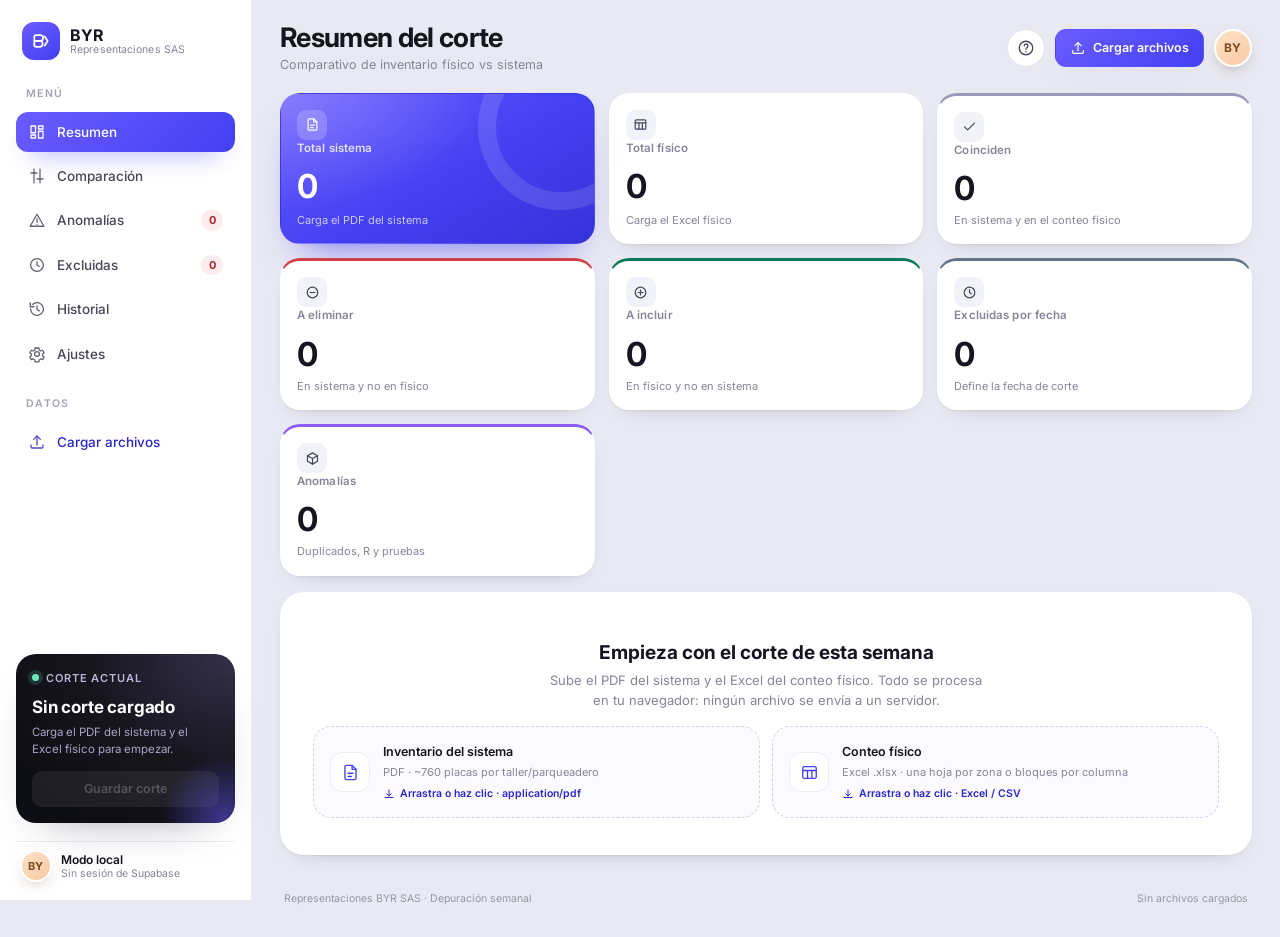
==== index.html @ 5c050cef "BYR: depuración semanal de inventario (v2 con exclusiones por fecha)" ====
<!DOCTYPE html>
<html lang="es">
<head>
  <meta charset="utf-8" />
  <meta name="viewport" content="width=device-width, initial-scale=1" />
  <title>BYR · Depuración semanal de inventario</title>
  <meta name="description" content="Comparador semanal de inventario físico vs sistema para Representaciones BYR SAS." />
  <meta name="theme-color" content="#ececf5" />
  <link rel="icon" href="data:image/svg+xml,%3Csvg xmlns='http://www.w3.org/2000/svg' viewBox='0 0 64 64'%3E%3Crect width='64' height='64' rx='16' fill='%234340f2'/%3E%3Ctext x='32' y='42' font-family='Inter,Arial' font-size='24' font-weight='800' fill='white' text-anchor='middle'%3EBYR%3C/text%3E%3C/svg%3E" />
  <link rel="preconnect" href="https://fonts.googleapis.com" />
  <link rel="preconnect" href="https://fonts.gstatic.com" crossorigin />
  <link href="https://fonts.googleapis.com/css2?family=Inter:wght@400;500;600;700;800&display=swap" rel="stylesheet" />
  <link rel="stylesheet" href="styles.css" />
</head>
<body>
  <a class="skip-link" href="#main">Saltar al contenido</a>

  <div class="app">
    <!-- ============ SIDEBAR ============ -->
    <aside class="sidebar" id="sidebar" aria-label="Navegación principal">
      <div class="brand">
        <span class="brand__mark" aria-hidden="true">
          <svg viewBox="0 0 24 24" width="20" height="20" fill="none" stroke="currentColor" stroke-width="2.1" stroke-linecap="round" stroke-linejoin="round"><path d="M4 17V7a2 2 0 0 1 2-2h5.2a3.4 3.4 0 0 1 0 6.8H4"/><path d="M4 11.8h6.4A3.6 3.6 0 0 1 14 15.4 3.6 3.6 0 0 1 10.4 19H6a2 2 0 0 1-2-2"/><path d="M16.5 6.5 20 12l-3.5 5.5"/></svg>
        </span>
        <span class="brand__text">
          <strong>BYR</strong>
          <small>Representaciones SAS</small>
        </span>
      </div>

      <nav class="nav" aria-label="Secciones">
        <p class="nav__label">Menú</p>
        <button class="nav__item is-active" data-view="resumen" type="button">
          <svg viewBox="0 0 24 24" aria-hidden="true"><path d="M4 13h6V4H4zM14 20h6v-9h-6zM4 20h6v-4H4zM14 8h6V4h-6z"/></svg>
          <span>Resumen</span>
        </button>
        <button class="nav__item" data-view="comparacion" type="button">
          <svg viewBox="0 0 24 24" aria-hidden="true"><path d="M8 3v18M16 3v18"/><path d="M4 8h8M12 16h8"/></svg>
          <span>Comparación</span>
        </button>
        <button class="nav__item" data-view="anomalias" type="button">
          <svg viewBox="0 0 24 24" aria-hidden="true"><path d="M12 3 2.8 19h18.4z"/><path d="M12 9v4.5M12 16.6v.2"/></svg>
          <span>Anomalías</span>
          <em class="nav__count" id="navAnomalias">0</em>
        </button>
        <button class="nav__item" data-view="excluidas" type="button">
          <svg viewBox="0 0 24 24" aria-hidden="true"><circle cx="12" cy="12" r="8.5"/><path d="M12 7.5V12l3 2"/></svg>
          <span>Excluidas</span>
          <em class="nav__count" id="navExcluidas">0</em>
        </button>
        <button class="nav__item" data-view="historial" type="button">
          <svg viewBox="0 0 24 24" aria-hidden="true"><path d="M3.5 12a8.5 8.5 0 1 0 2.6-6.1"/><path d="M3 4v5h5"/><path d="M12 8v4.5l3 2"/></svg>
          <span>Historial</span>
        </button>
        <button class="nav__item" data-view="ajustes" type="button">
          <svg viewBox="0 0 24 24" aria-hidden="true"><circle cx="12" cy="12" r="3.2"/><path d="M19.4 14.5a7.6 7.6 0 0 0 .1-2.5l2-1.6-2-3.4-2.4 1a7.7 7.7 0 0 0-2.1-1.2L14.6 4H9.4l-.4 2.8A7.7 7.7 0 0 0 6.9 8L4.5 7l-2 3.4 2 1.6a7.6 7.6 0 0 0 0 2.5l-2 1.6 2 3.4 2.4-1a7.7 7.7 0 0 0 2.1 1.2l.4 2.8h5.2l.4-2.8a7.7 7.7 0 0 0 2.1-1.2l2.4 1 2-3.4z"/></svg>
          <span>Ajustes</span>
        </button>

        <p class="nav__label nav__label--spaced">Datos</p>
        <button class="nav__item nav__item--ghost" id="btnImportSide" type="button">
          <svg viewBox="0 0 24 24" aria-hidden="true"><path d="M12 16V4"/><path d="m7.5 8.5 4.5-4.5 4.5 4.5"/><path d="M4 16v2.5A1.5 1.5 0 0 0 5.5 20h13a1.5 1.5 0 0 0 1.5-1.5V16"/></svg>
          <span>Cargar archivos</span>
        </button>
      </nav>

      <div class="side-card" id="sideCard">
        <div class="side-card__head">
          <span class="dot-live" aria-hidden="true"></span>
          <span>Corte actual</span>
        </div>
        <p class="side-card__date" id="sideCorteFecha">Sin corte cargado</p>
        <p class="side-card__hint" id="sideCorteHint">Carga el PDF del sistema y el Excel físico para empezar.</p>
        <button class="btn btn--onDark" id="btnSaveCorte" type="button" disabled>Guardar corte</button>
      </div>

      <div class="side-user" id="sideUser">
        <span class="avatar avatar--sm" id="sideAvatar">BY</span>
        <span class="side-user__text">
          <strong id="sideUserEmail">Modo local</strong>
          <small id="sideUserRole">Sin sesión de Supabase</small>
        </span>
        <button class="icon-btn icon-btn--sm" id="btnLogout" type="button" title="Cerrar sesión" hidden aria-label="Cerrar sesión">
          <svg viewBox="0 0 24 24" aria-hidden="true"><path d="M15 8V6a2 2 0 0 0-2-2H6a2 2 0 0 0-2 2v12a2 2 0 0 0 2 2h7a2 2 0 0 0 2-2v-2"/><path d="M10 12h10"/><path d="m17 9 3 3-3 3"/></svg>
        </button>
      </div>
    </aside>
    <div class="scrim" id="scrim" hidden></div>

    <!-- ============ MAIN ============ -->
    <main class="main" id="main">
      <header class="topbar">
        <button class="icon-btn only-mobile" id="menuBtn" type="button" aria-label="Abrir menú" aria-controls="sidebar" aria-expanded="false">
          <svg viewBox="0 0 24 24" aria-hidden="true"><path d="M4 7h16M4 12h16M4 17h16"/></svg>
        </button>
        <div class="topbar__title">
          <h1 id="viewTitle">Resumen del corte</h1>
          <p id="viewSub">Comparativo de inventario físico vs sistema</p>
        </div>
        <div class="topbar__actions">
          <button class="icon-btn" id="btnHelp" type="button" title="Cómo funciona" aria-label="Cómo funciona">
            <svg viewBox="0 0 24 24" aria-hidden="true"><circle cx="12" cy="12" r="9"/><path d="M9.6 9.2a2.5 2.5 0 1 1 3.7 2.2c-.8.5-1.3 1-1.3 2.1"/><path d="M12 17h.01"/></svg>
          </button>
          <button class="btn btn--primary" id="btnImport" type="button">
            <svg viewBox="0 0 24 24" aria-hidden="true"><path d="M12 16V4"/><path d="m7.5 8.5 4.5-4.5 4.5 4.5"/><path d="M4 16v2.5A1.5 1.5 0 0 0 5.5 20h13a1.5 1.5 0 0 0 1.5-1.5V16"/></svg>
            <span>Cargar archivos</span>
          </button>
          <span class="avatar" id="topAvatar" title="Representaciones BYR SAS">BY</span>
        </div>
      </header>

      <!-- ---------- VISTA: RESUMEN ---------- -->
      <section class="view" id="view-resumen" aria-labelledby="viewTitle">
        <div class="kpis" id="kpis" aria-live="polite"></div>

        <div class="analytics">
          <article class="card donut-card">
            <div class="card__head">
              <div>
                <h2>Balance del corte</h2>
                <p>Distribución de las placas comparadas</p>
              </div>
              <span class="chip chip--soft" id="donutChip">—</span>
            </div>
            <div class="donut-wrap">
              <div class="donut" id="donut" role="img" aria-label="Distribución de estados">
                <span class="donut__center">
                  <strong id="donutValue">0%</strong>
                  <small>coinciden</small>
                </span>
              </div>
            </div>
            <ul class="legend" id="donutLegend"></ul>
          </article>

          <article class="card bars-card">
            <div class="card__head">
              <div>
                <h2>Talleres con más pendientes</h2>
                <p id="barsMeta">Eliminar + incluir + revisar</p>
              </div>
              <div class="segmented segmented--sm" id="groupBy" role="group" aria-label="Agrupar por">
                <button type="button" data-group="sistema" class="is-active">Sistema</button>
                <button type="button" data-group="fisico">Físico</button>
              </div>
            </div>
            <div class="bars" id="bars"></div>
          </article>
        </div>

        <div class="card import-card" id="importCard"></div>
      </section>

      <!-- ---------- VISTA: COMPARACIÓN ---------- -->
      <section class="view" id="view-comparacion" hidden>
        <div class="card toolbar" id="toolbar">
          <div class="toolbar__filters">
            <label class="field">
              <span class="field__label">Taller / parqueadero</span>
              <select id="filterTaller"><option value="">Todos</option></select>
            </label>
            <label class="field">
              <span class="field__label">Tipo</span>
              <select id="filterTipo"><option value="">Todos</option></select>
            </label>
            <label class="field">
              <span class="field__label">Estado</span>
              <select id="filterEstado"><option value="">Todos</option></select>
            </label>
            <label class="field field--search">
              <span class="field__label">Buscar placa</span>
              <span class="search">
                <svg viewBox="0 0 24 24" aria-hidden="true"><circle cx="11" cy="11" r="6.5"/><path d="m16 16 4 4"/></svg>
                <input id="searchPlaca" type="search" placeholder="Ej. SZY653" autocomplete="off" spellcheck="false" />
              </span>
            </label>
          </div>
          <div class="toolbar__actions">
            <button class="btn btn--ghost" id="btnClearFilters" type="button">Limpiar</button>
            <button class="btn btn--ghost" id="btnCopyEliminar" type="button" disabled>
              <svg viewBox="0 0 24 24" aria-hidden="true"><rect x="9" y="9" width="11" height="11" rx="2"/><path d="M15 5.5A1.5 1.5 0 0 0 13.5 4h-8A1.5 1.5 0 0 0 4 5.5v8A1.5 1.5 0 0 0 5.5 15"/></svg>
              <span>Copiar eliminar</span>
            </button>
            <button class="btn btn--ghost" id="btnCopyIncluir" type="button" disabled>
              <svg viewBox="0 0 24 24" aria-hidden="true"><rect x="9" y="9" width="11" height="11" rx="2"/><path d="M15 5.5A1.5 1.5 0 0 0 13.5 4h-8A1.5 1.5 0 0 0 4 5.5v8A1.5 1.5 0 0 0 5.5 15"/></svg>
              <span>Copiar incluir</span>
            </button>
            <button class="btn btn--dark" id="btnExport" type="button" disabled>
              <svg viewBox="0 0 24 24" aria-hidden="true"><path d="M12 4v12"/><path d="m7.5 11.5 4.5 4.5 4.5-4.5"/><path d="M4 19h16"/></svg>
              <span>Exportar CSV</span>
            </button>
            <button class="btn btn--dark" id="btnExportExcel" type="button" disabled>
              <svg viewBox="0 0 24 24" aria-hidden="true"><path d="M12 4v12"/><path d="m7.5 11.5 4.5 4.5 4.5-4.5"/><path d="M4 19h16"/></svg>
              <span>Exportar Excel</span>
            </button>
          </div>
          <div class="toolbar__meta">
            <ul class="state-legend">
              <li><i class="swatch swatch--eliminar"></i>Eliminar</li>
              <li><i class="swatch swatch--incluir"></i>Incluir</li>
              <li><i class="swatch swatch--ok"></i>OK</li>
            </ul>
            <span class="result-count" id="resultCount" aria-live="polite">Sin datos</span>
          </div>
        </div>

        <div class="sections" id="sections"></div>
      </section>

      <!-- ---------- VISTA: EXCLUIDAS ---------- -->
      <section class="view" id="view-excluidas" hidden>
        <div id="excluidasBody"></div>
      </section>

      <!-- ---------- VISTA: ANOMALÍAS ---------- -->
      <section class="view" id="view-anomalias" hidden>
        <div class="card toolbar toolbar--tight">
          <div class="toolbar__filters">
            <div>
              <h2 class="h2">Anomalías detectadas</h2>
              <p class="muted" id="anomaliasSub">Duplicados, placas de prueba, códigos R repetidos y basura en la columna R.</p>
            </div>
          </div>
          <div class="toolbar__actions">
            <button class="btn btn--ghost" id="btnCopyAnomalias" type="button" disabled>Copiar placas</button>
            <button class="btn btn--dark" id="btnExportAnomalias" type="button" disabled>Exportar CSV</button>
          </div>
        </div>
        <div class="anomalias" id="anomalies"></div>
      </section>

      <!-- ---------- VISTA: HISTORIAL ---------- -->
      <section class="view" id="view-historial" hidden>
        <div id="historyAuth"></div>
        <div id="historyBody"></div>
      </section>

      <!-- ---------- VISTA: AJUSTES ---------- -->
      <section class="view" id="view-ajustes" hidden>
        <div class="settings-grid">
          <article class="card settings-card">
            <div class="card__head">
              <div>
                <h2>Placas de prueba</h2>
                <p>Lista separada por comas que se usa para detectar placas de prueba en las anomalías. Ej.: ELO12345, OOO1234, AND1234.</p>
              </div>
            </div>
            <label class="field">
              <span class="field__label">Placas de prueba</span>
              <textarea id="testPlatesInput" rows="3" spellcheck="false" placeholder="ELO12345, OOO1234, AND1234..."></textarea>
            </label>
            <p class="muted small">Se guardan en este navegador y se aplican al recalcular el comparativo.</p>
          </article>

          <article class="card settings-card">
            <div class="card__head">
              <div>
                <h2>Conexión Supabase</h2>
                <p>El historial se guarda en Supabase con autenticación. Sin credenciales, la app funciona en modo local (tu navegador).</p>
              </div>
              <span class="chip" id="supaChip">Modo local</span>
            </div>
            <form class="form" id="supaForm" novalidate>
              <label class="field">
                <span class="field__label">Project URL</span>
                <input id="supaUrl" type="url" placeholder="https://xxxx.supabase.co" autocomplete="off" spellcheck="false" />
              </label>
              <label class="field">
                <span class="field__label">Anon public key</span>
                <input id="supaKey" type="password" placeholder="eyJhbGciOi..." autocomplete="off" spellcheck="false" />
              </label>
              <div class="form__actions">
                <button class="btn btn--primary" type="submit">Guardar y conectar</button>
                <button class="btn btn--ghost" type="button" id="btnSupaClear">Quitar credenciales</button>
              </div>
              <p class="muted small">La llave anon es pública; la seguridad real la dan las políticas RLS incluidas en <code>supabase/schema.sql</code>.</p>
            </form>
            <div class="auth-block" id="authBlock"></div>
          </article>

          <article class="card settings-card">
            <div class="card__head">
              <div>
                <h2>Reglas de comparación</h2>
                <p>Se aplican a todas las placas después de normalizarlas.</p>
              </div>
            </div>
            <ul class="rules">
              <li><span class="swatch swatch--eliminar"></span><div><strong>Eliminar del sistema</strong><p>Está en el sistema y no aparece en el conteo físico. Copiar o exportar esta lista pide confirmación.</p></div></li>
              <li><span class="swatch swatch--incluir"></span><div><strong>Incluir en el sistema</strong><p>Está en el conteo físico y no existe en el PDF.</p></div></li>
              <li><span class="swatch swatch--ok"></span><div><strong>OK</strong><p>Está en ambos lados. Las categorías del sistema y los talleres físicos no se comparan entre sí.</p></div></li>
              <li><span class="swatch swatch--excluida"></span><div><strong>Excluida por fecha</strong><p>Ingresada después de la fecha de corte: ya está en el sistema, no se le hace nada.</p></div></li>
            </ul>
          </article>

          <article class="card settings-card">
            <div class="card__head">
              <div>
                <h2>Datos del navegador</h2>
                <p>Archivos procesados, filtros y placas de prueba viven en esta sesión. Los cortes locales quedan guardados aquí.</p>
              </div>
            </div>
            <div class="settings-actions">
              <button class="btn btn--ghost" id="btnClearData" type="button">Vaciar datos cargados</button>
              <button class="btn btn--danger" id="btnClearLocalHistory" type="button">Borrar historial local</button>
            </div>
            <p class="muted small" id="storageInfo"></p>
          </article>
        </div>
      </section>

      <footer class="footer">
        <span>Representaciones BYR SAS · Depuración semanal</span>
        <span id="footerMeta">Sin archivos cargados</span>
      </footer>
    </main>
  </div>

  <!-- ============ MODAL ============ -->
  <div class="modal" id="modal" hidden>
    <div class="modal__scrim" data-close></div>
    <div class="modal__panel" role="dialog" aria-modal="true" aria-labelledby="modalTitle">
      <header class="modal__head">
        <h2 id="modalTitle">Título</h2>
        <button class="icon-btn" type="button" data-close aria-label="Cerrar">
          <svg viewBox="0 0 24 24" aria-hidden="true"><path d="m6 6 12 12M18 6 6 18"/></svg>
        </button>
      </header>
      <div class="modal__body" id="modalBody"></div>
      <footer class="modal__foot" id="modalFoot"></footer>
    </div>
  </div>

  <div class="toasts" id="toasts" role="status" aria-live="polite"></div>

  <input type="file" id="fileSistema" accept="application/pdf,.pdf" hidden />
  <input type="file" id="fileFisico" accept=".xlsx,.xls,.csv,application/vnd.openxmlformats-officedocument.spreadsheetml.sheet" multiple hidden />

  <noscript><p class="noscript">Esta aplicación necesita JavaScript habilitado.</p></noscript>
  <script type="module" src="app.js"></script>
</body>
</html>
---- styles.css ----
/* ============================================================
   BYR · Depuración semanal de inventario
   Hoja de estilos única. Paleta lavanda + acento azul.
   ============================================================ */

:root {
  --bg: #e9e9f3;
  --bg-soft: #f2f2f9;
  --card: #ffffff;
  --ink: #15151f;
  --ink-2: #46465a;
  --muted: #85859a;
  --line: #ececf4;
  --line-2: #e2e2ee;

  --primary: #4340f2;
  --primary-2: #6a5cff;
  --primary-ink: #2a27c9;
  --primary-soft: #eeedff;

  --red: #d33f46;
  --red-deep: #b02a31;
  --red-soft: #fdecee;
  --green: #087a54;
  --green-soft: #e3f7ee;
  --green-row: #b8ecd5;
  --green-row-ink: #0a553c;
  --excluida: #64748b;
  --excluida-soft: #eef1f6;
  --amber: #b26a00;
  --amber-soft: #fff3d6;
  --amber-line: #f4d69a;

  --radius-xl: 24px;
  --radius-lg: 18px;
  --radius-md: 14px;
  --radius-sm: 10px;

  --shadow-sm: 0 1px 2px rgba(21, 21, 31, .04), 0 8px 24px -18px rgba(21, 21, 60, .45);
  --shadow-md: 0 21px 45px -30px rgba(21, 21, 60, .5);
  --shadow-blue: 0 18px 34px -18px rgba(67, 64, 242, .55);

  --sidebar: 252px;
  --font: "Inter", ui-sans-serif, system-ui, -apple-system, "Segoe UI", Roboto, Arial, sans-serif;
}

* { box-sizing: border-box; }
[hidden] { display: none !important; }

html { -webkit-text-size-adjust: 100%; }

body {
  margin: 0;
  font-family: var(--font);
  font-size: 14px;
  line-height: 1.5;
  color: var(--ink);
  background: var(--bg);
  -webkit-font-smoothing: antialiased;
  text-rendering: optimizeLegibility;
}

h1, h2, h3, h4, p, ul, ol, figure { margin: 0; }
ul, ol { list-style: none; padding: 0; }
button, input, select, textarea { font: inherit; color: inherit; }
button { cursor: pointer; }
a { color: var(--primary-ink); }

:focus-visible {
  outline: 2px solid var(--primary);
  outline-offset: 2px;
  border-radius: 6px;
}

.skip-link {
  position: absolute;
  left: -999px;
  top: 8px;
  z-index: 200;
  background: var(--ink);
  color: #fff;
  padding: 10px 14px;
  border-radius: 10px;
}
.skip-link:focus { left: 12px; }

.sr-only {
  position: absolute;
  width: 1px; height: 1px;
  padding: 0; margin: -1px;
  overflow: hidden; clip: rect(0 0 0 0);
  white-space: nowrap; border: 0;
}

/* ============================ APP SHELL ============================ */
.app { min-height: 100vh; }

.sidebar {
  position: fixed;
  inset: 0 auto 0 0;
  width: var(--sidebar);
  padding: 22px 16px 16px;
  background: var(--card);
  border-right: 1px solid var(--line);
  display: flex;
  flex-direction: column;
  gap: 18px;
  z-index: 40;
}

.brand {
  display: flex;
  align-items: center;
  gap: 10px;
  padding: 0 6px 2px;
}
.brand__mark {
  width: 38px; height: 38px;
  border-radius: 12px;
  display: grid; place-items: center;
  color: #fff;
  background: linear-gradient(145deg, var(--primary-2), var(--primary));
  box-shadow: var(--shadow-blue);
  flex: none;
}
.brand__text { display: flex; flex-direction: column; line-height: 1.15; }
.brand__text strong { font-size: 16px; letter-spacing: -.01em; }
.brand__text small { font-size: 10.5px; color: var(--muted); letter-spacing: .01em; }

.nav { display: flex; flex-direction: column; gap: 4px; }
.nav__label {
  font-size: 10.5px;
  font-weight: 600;
  letter-spacing: .12em;
  text-transform: uppercase;
  color: #a2a2b5;
  padding: 0 10px;
  margin: 6px 0 6px;
}
.nav__label--spaced { margin-top: 18px; }
.nav__item {
  display: flex;
  align-items: center;
  gap: 11px;
  width: 100%;
  padding: 10px 12px;
  border: 0;
  border-radius: 12px;
  background: transparent;
  color: var(--ink-2);
  font-weight: 500;
  font-size: 13.5px;
  text-align: left;
  transition: background .16s ease, color .16s ease, transform .16s ease;
}
.nav__item svg {
  width: 18px; height: 18px;
  fill: none; stroke: currentColor;
  stroke-width: 1.7; stroke-linecap: round; stroke-linejoin: round;
  opacity: .85;
  flex: none;
}
.nav__item:hover { background: var(--bg-soft); color: var(--ink); }
.nav__item.is-active {
  background: linear-gradient(135deg, var(--primary-2), var(--primary));
  color: #fff;
  box-shadow: 0 14px 24px -16px rgba(67, 64, 242, .85);
}
.nav__item.is-active svg { opacity: 1; }
.nav__count {
  margin-left: auto;
  font-size: 11px;
  font-style: normal;
  font-weight: 700;
  min-width: 22px;
  padding: 2px 6px;
  text-align: center;
  border-radius: 999px;
  background: var(--red-soft);
  color: var(--red-deep);
}
.nav__item.is-active .nav__count { background: rgba(255,255,255,.22); color: #fff; }
.nav__item--ghost { color: var(--primary-ink); }

.side-card {
  margin-top: auto;
  border-radius: 20px;
  padding: 16px;
  color: #fff;
  background: radial-gradient(120% 120% at 100% 0%, #34314b 0%, #17161f 55%, #0d0d14 100%);
  box-shadow: var(--shadow-md);
  position: relative;
  overflow: hidden;
}
.side-card::after {
  content: "";
  position: absolute;
  width: 130px; height: 130px;
  right: -54px; bottom: -60px;
  border-radius: 50%;
  background: radial-gradient(circle, rgba(106, 92, 255, .5), transparent 68%);
  pointer-events: none;
}
.side-card__head {
  display: flex; align-items: center; gap: 7px;
  font-size: 11px; font-weight: 600;
  letter-spacing: .08em; text-transform: uppercase;
  color: #b9b7d6;
}
.dot-live {
  width: 7px; height: 7px; border-radius: 50%;
  background: #6ee7b7;
  box-shadow: 0 0 0 4px rgba(110, 231, 183, .16);
  flex: none;
}
.side-card__date { font-size: 17px; font-weight: 700; margin: 9px 0 3px; letter-spacing: -.01em; }
.side-card__hint { font-size: 11.5px; color: #a6a4c2; min-height: 32px; }
.side-card .btn { margin-top: 13px; }

.side-user {
  display: flex; align-items: center; gap: 9px;
  padding: 8px 4px 2px;
  border-top: 1px solid var(--line);
}
.side-user__text { display: flex; flex-direction: column; min-width: 0; line-height: 1.25; }
.side-user__text strong {
  font-size: 12px; font-weight: 600;
  white-space: nowrap; overflow: hidden; text-overflow: ellipsis;
  max-width: 138px;
}
.side-user__text small { font-size: 10.5px; color: var(--muted); }
.side-user .icon-btn { margin-left: auto; }

.main {
  margin-left: var(--sidebar);
  padding: 22px 28px 28px;
  min-height: 100vh;
  display: flex;
  flex-direction: column;
}

.scrim {
  position: fixed; inset: 0;
  background: rgba(18, 18, 30, .42);
  backdrop-filter: blur(2px);
  z-index: 35;
}

/* ============================ TOPBAR ============================ */
.topbar {
  display: flex; align-items: center; gap: 14px;
  margin-bottom: 18px;
}
.topbar__title { min-width: 0; }
.topbar h1 {
  font-size: clamp(21px, 2.1vw, 27px);
  font-weight: 700;
  letter-spacing: -.025em;
  line-height: 1.15;
}
.topbar p { color: var(--muted); font-size: 12.5px; margin-top: 3px; }
.topbar__actions { margin-left: auto; display: flex; align-items: center; gap: 10px; }

.avatar {
  width: 38px; height: 38px;
  border-radius: 50%;
  display: grid; place-items: center;
  background: linear-gradient(140deg, #ffe3c7, #f8c9a4);
  color: #7c4a1c;
  font-weight: 700;
  font-size: 12px;
  letter-spacing: .02em;
  border: 2px solid #fff;
  box-shadow: 0 6px 16px -8px rgba(90, 50, 10, .55);
  flex: none;
}
.avatar--sm { width: 32px; height: 32px; font-size: 11px; }

/* ============================ BUTTONS ============================ */
.btn {
  display: inline-flex; align-items: center; justify-content: center;
  gap: 7px;
  height: 38px;
  padding: 0 14px;
  border-radius: 11px;
  border: 1px solid transparent;
  background: var(--bg-soft);
  color: var(--ink-2);
  font-size: 12.5px;
  font-weight: 600;
  white-space: nowrap;
  transition: background .16s ease, color .16s ease, border-color .16s ease, transform .12s ease, box-shadow .16s ease;
}
.btn svg {
  width: 16px; height: 16px;
  fill: none; stroke: currentColor;
  stroke-width: 1.8; stroke-linecap: round; stroke-linejoin: round;
  flex: none;
}
.btn:hover { background: #e9e9f4; }
.btn:active { transform: translateY(1px); }
.btn:disabled { opacity: .45; cursor: not-allowed; transform: none; }

.btn--primary {
  background: linear-gradient(135deg, var(--primary-2), var(--primary));
  color: #fff;
  box-shadow: var(--shadow-blue);
}
.btn--primary:hover { background: linear-gradient(135deg, #7568ff, #4a47f6); }
.btn--dark { background: var(--ink); color: #fff; }
.btn--dark:hover { background: #26262f; }
.btn--soft { background: var(--primary-soft); color: var(--primary-ink); }
.btn--soft:hover { background: #e5e3ff; }
.btn--ghost { background: #fff; border-color: var(--line-2); color: var(--ink-2); }
.btn--ghost:hover { background: var(--bg-soft); }
.btn--danger { background: #fff; border-color: #f6c9cc; color: var(--red-deep); }
.btn--danger:hover { background: var(--red-soft); }
.btn--onDark {
  width: 100%;
  background: #fff;
  color: #17161f;
  height: 36px;
  border-radius: 10px;
  font-size: 12.5px;
}
.btn--onDark:hover { background: #efeff8; }
.btn--onDark:disabled { background: rgba(255,255,255,.16); color: rgba(255,255,255,.55); }
.btn--block { width: 100%; }

.icon-btn {
  width: 38px; height: 38px;
  display: grid; place-items: center;
  border-radius: 50%;
  border: 1px solid var(--line-2);
  background: #fff;
  color: var(--ink-2);
  transition: background .16s ease, color .16s ease;
  flex: none;
}
.icon-btn svg {
  width: 18px; height: 18px;
  fill: none; stroke: currentColor;
  stroke-width: 1.8; stroke-linecap: round; stroke-linejoin: round;
}
.icon-btn:hover { background: var(--bg-soft); color: var(--ink); }
.icon-btn--sm { width: 28px; height: 28px; border: 0; background: transparent; }
.icon-btn--sm svg { width: 15px; height: 15px; }

.only-mobile { display: none; }

/* ============================ CARDS ============================ */
.card {
  background: var(--card);
  border: 1px solid rgba(255, 255, 255, .9);
  border-radius: var(--radius-xl);
  box-shadow: var(--shadow-sm);
  padding: 20px;
}
.card__head {
  display: flex; align-items: flex-start; gap: 14px;
  justify-content: space-between;
  margin-bottom: 16px;
}
.card__head h2 {
  font-size: 15.5px;
  font-weight: 700;
  letter-spacing: -.01em;
}
.card__head p { font-size: 11.8px; color: var(--muted); margin-top: 2px; max-width: 62ch; }
.h2 { font-size: 15.5px; font-weight: 700; letter-spacing: -.01em; }
.muted { color: var(--muted); font-size: 12px; }
.small { font-size: 11.5px; line-height: 1.55; }

/* ============================ KPI ============================ */
.kpis {
  display: grid;
  grid-template-columns: repeat(6, minmax(0, 1fr));
  gap: 14px;
  margin-bottom: 16px;
}
.kpi {
  position: relative;
  background: var(--card);
  border-radius: 20px;
  padding: 16px 16px 15px;
  border: 1px solid rgba(255, 255, 255, .9);
  box-shadow: var(--shadow-sm);
  overflow: hidden;
  min-height: 132px;
  display: flex;
  flex-direction: column;
  transition: transform .18s ease, box-shadow .18s ease;
}
.kpi:hover { transform: translateY(-2px); box-shadow: var(--shadow-md); }
.kpi__top { display: flex; align-items: center; gap: 8px; justify-content: space-between; }
.kpi__label {
  font-size: 11.5px;
  font-weight: 600;
  color: var(--muted);
  letter-spacing: .01em;
  white-space: nowrap;
  overflow: hidden;
  text-overflow: ellipsis;
}
.kpi__value {
  font-size: clamp(26px, 2.6vw, 33px);
  font-weight: 700;
  letter-spacing: -.035em;
  line-height: 1;
  margin: 13px 0 7px;
  font-variant-numeric: tabular-nums;
}
.kpi__foot { font-size: 11px; color: var(--muted); margin-top: auto; display: flex; align-items: center; gap: 6px; }
.kpi__icon {
  width: 30px; height: 30px;
  border-radius: 9px;
  display: grid; place-items: center;
  background: var(--bg-soft);
  color: var(--ink-2);
  flex: none;
}
.kpi__icon svg {
  width: 15px; height: 15px;
  fill: none; stroke: currentColor;
  stroke-width: 1.9; stroke-linecap: round; stroke-linejoin: round;
}

.kpi--primary {
  color: #fff;
  border-color: transparent;
  background:
    radial-gradient(120% 140% at 0% 0%, rgba(255,255,255,.2), transparent 55%),
    linear-gradient(150deg, #6a5cff 0%, #4340f2 55%, #3631d8 100%);
  box-shadow: 0 22px 38px -22px rgba(67, 64, 242, .75);
}
.kpi--primary::after {
  content: "";
  position: absolute;
  width: 130px; height: 130px;
  right: -50px; top: -50px;
  border-radius: 50%;
  border: 18px solid rgba(255,255,255,.12);
}
.kpi--primary .kpi__label { color: rgba(255,255,255,.82); }
.kpi--primary .kpi__foot { color: rgba(255,255,255,.72); }
.kpi--primary .kpi__icon { background: rgba(255,255,255,.18); color: #fff; }

.kpi__badge {
  font-size: 10.5px;
  font-weight: 700;
  padding: 3px 8px;
  border-radius: 999px;
  background: var(--green-soft);
  color: #0a7a53;
  white-space: nowrap;
}
.kpi--primary .kpi__badge { background: rgba(255,255,255,.2); color: #fff; }
.kpi__badge--amber { background: var(--amber-soft); color: var(--amber); }
.kpi__badge--red { background: var(--red-soft); color: var(--red-deep); }
.kpi__badge--muted { background: var(--bg-soft); color: var(--muted); }

.kpi--eliminar { border-top: 3px solid var(--red); }
.kpi--incluir { border-top: 3px solid var(--green); }
.kpi--ok { border-top: 3px solid #9a99b8; }
.kpi--excluidas { border-top: 3px solid var(--excluida); }
.kpi--anomalias { border-top: 3px solid #8b5cf6; }

/* ============================ ANALYTICS ============================ */
.analytics {
  display: grid;
  grid-template-columns: 330px minmax(0, 1fr);
  gap: 14px;
  margin-bottom: 16px;
}

.donut-wrap { display: grid; place-items: center; padding: 4px 0 14px; }
.donut {
  position: relative;
  width: 186px; height: 186px;
  border-radius: 50%;
  background: conic-gradient(var(--line) 0 100%);
  transition: background .3s ease;
}
.donut::before {
  content: "";
  position: absolute;
  inset: 23px;
  border-radius: 50%;
  background: #fff;
  box-shadow: inset 0 2px 10px rgba(21,21,31,.05);
}
.donut__center {
  position: absolute;
  inset: 0;
  display: flex; flex-direction: column;
  align-items: center; justify-content: center;
  z-index: 1;
  gap: 1px;
}
.donut__center strong { font-size: 30px; font-weight: 700; letter-spacing: -.04em; }
.donut__center small {
  font-size: 10.5px; color: var(--muted);
  text-transform: uppercase; letter-spacing: .1em; font-weight: 600;
}
.legend { display: grid; gap: 7px; }
.legend li {
  display: flex; align-items: center; gap: 9px;
  font-size: 12px; color: var(--ink-2);
}
.legend li b { margin-left: auto; font-weight: 700; font-variant-numeric: tabular-nums; }
.legend li i {
  width: 9px; height: 9px; border-radius: 3px; flex: none;
  background: var(--line-2);
}
.legend__pct { font-size: 10.5px; color: var(--muted); min-width: 38px; text-align: right; }

.swatch { width: 10px; height: 10px; border-radius: 3px; display: inline-block; flex: none; }
.swatch--eliminar { background: var(--red); }
.swatch--incluir { background: var(--green); }
.swatch--excluida { background: var(--excluida); }
.swatch--ok { background: #c9c9da; }

.bars { display: grid; gap: 12px; }
.bar-row {
  display: grid;
  grid-template-columns: minmax(88px, 212px) minmax(0, 1fr) 58px;
  align-items: center;
  gap: 12px;
  width: 100%;
  padding: 3px 4px;
  border: 0;
  border-radius: 8px;
  background: transparent;
  text-align: left;
  cursor: pointer;
}
.bar-row:hover { background: #fbfbff; }
.bar-row__label {
  font-size: 11.5px; font-weight: 500; color: var(--ink-2);
  white-space: nowrap; overflow: hidden; text-overflow: ellipsis;
}
.bar-row__track {
  height: 9px;
  border-radius: 999px;
  background: var(--bg-soft);
  display: flex;
  overflow: hidden;
  min-width: 40px;
}
.bar-row__track span { display: block; height: 100%; }
.bar-row__track span + span { box-shadow: inset 1px 0 0 rgba(255,255,255,.7); }
.seg--eliminar { background: var(--red); }
.seg--incluir { background: var(--green); }
.bar-row__value {
  text-align: right;
  font-size: 11.5px;
  font-weight: 700;
  font-variant-numeric: tabular-nums;
  color: var(--ink);
}
.bar-row__value small { display: block; font-size: 9.5px; font-weight: 500; color: var(--muted); }
.bars__empty { color: var(--muted); font-size: 12.5px; padding: 24px 0; text-align: center; }

/* ============================ IMPORT ============================ */
.import-card { margin-bottom: 16px; padding: 16px; }
.import-card__head {
  display: flex; align-items: center; gap: 12px;
  margin-bottom: 12px;
}
.import-card__head h2 { font-size: 13.5px; font-weight: 700; }
.import-card__head p { font-size: 11.5px; color: var(--muted); }
.import-card__head .btn { margin-left: auto; }
.drops { display: grid; grid-template-columns: 1fr 1fr; gap: 12px; }
.drop {
  border: 1.5px dashed #d3d3e6;
  border-radius: var(--radius-lg);
  padding: 16px;
  display: flex; align-items: center; gap: 13px;
  background: #fbfbff;
  cursor: pointer;
  transition: border-color .16s ease, background .16s ease, transform .16s ease;
  min-height: 82px;
  text-align: left;
  width: 100%;
}
.drop:hover, .drop.is-over { border-color: var(--primary); background: var(--primary-soft); }
.drop.is-over { transform: scale(1.005); }
.drop__icon {
  width: 40px; height: 40px;
  border-radius: 12px;
  display: grid; place-items: center;
  background: #fff;
  border: 1px solid var(--line);
  color: var(--primary);
  flex: none;
}
.drop__icon svg { width: 19px; height: 19px; fill: none; stroke: currentColor; stroke-width: 1.7; stroke-linecap: round; stroke-linejoin: round; }
.drop__text { min-width: 0; display: flex; flex-direction: column; gap: 2px; }
.drop__text strong { font-size: 12.5px; font-weight: 600; }
.drop__text span { font-size: 11px; color: var(--muted); }
.drop__text em {
  font-style: normal;
  font-size: 10.5px;
  color: var(--primary-ink);
  font-weight: 600;
  margin-top: 3px;
  display: flex; align-items: center; gap: 5px;
}
.drop__text em svg {
  width: 12px; height: 12px;
  flex: none;
  fill: none; stroke: currentColor;
  stroke-width: 2; stroke-linecap: round; stroke-linejoin: round;
}
.drop--loaded .drop__text em { color: var(--ink-2); }
.drop--loaded:hover .drop__text em { color: var(--primary-ink); }
.drop--loaded { border-style: solid; border-color: #d9f0e4; background: #f6fdf9; }
.drop--loaded .drop__icon { color: var(--green); border-color: #d9f0e4; background: #fff; }
.drop--error { border-style: solid; border-color: #f6c9cc; background: #fff7f8; }
.drop--error .drop__icon { color: var(--red); }
.drop__reset {
  margin-left: auto;
  border: 0; background: transparent;
  color: var(--muted);
  width: 26px; height: 26px;
  display: grid; place-items: center;
  border-radius: 50%;
  flex: none;
}
.drop__reset:hover { background: #ececf6; color: var(--ink); }
.drop__reset svg { width: 14px; height: 14px; fill: none; stroke: currentColor; stroke-width: 2; stroke-linecap: round; }

.drop__stats { display: flex; flex-wrap: wrap; gap: 5px; margin-top: 4px; }
.mini-tag {
  font-size: 10px; font-weight: 600;
  padding: 2px 7px;
  border-radius: 999px;
  background: #eef7f2; color: #0a7a53;
  border: 1px solid #ddf0e7;
}
.mini-tag--warn { background: var(--amber-soft); color: var(--amber); border-color: #f6e2b8; }
.mini-tag--muted { background: var(--bg-soft); color: var(--ink-2); border-color: var(--line); }

.spinner {
  width: 15px; height: 15px;
  border-radius: 50%;
  border: 2px solid rgba(67,64,242,.2);
  border-top-color: var(--primary);
  animation: spin .7s linear infinite;
  flex: none;
}
@keyframes spin { to { transform: rotate(360deg); } }

/* estado vacío */
.empty-hero {
  display: flex; flex-direction: column; align-items: center; text-align: center;
  padding: 18px 8px 8px;
}
.empty-hero h3 { font-size: 15px; font-weight: 700; }
.empty-hero p { font-size: 12px; color: var(--muted); max-width: 54ch; margin-top: 4px; }
.empty-hero .drops { width: 100%; margin-top: 16px; }

/* Primer arranque: el foco es cargar los archivos, no un tablero en ceros. */
body.is-empty #view-resumen .analytics,
body.is-empty #view-resumen .toolbar,
body.is-empty #view-resumen .sections { display: none; }
body.is-empty .import-card { padding: 28px 24px; }
body.is-empty .empty-hero h3 { font-size: 19px; }
body.is-empty .empty-hero p { font-size: 13px; }

/* ============================ TOOLBAR ============================ */
.toolbar {
  display: grid;
  grid-template-columns: minmax(0, 1fr) auto;
  grid-template-areas:
    "filters filters"
    "meta actions";
  gap: 12px 16px;
  align-items: center;
  padding: 15px 16px;
  margin-bottom: 16px;
  border-radius: var(--radius-lg);
}
.toolbar--tight {
  grid-template-areas: "filters actions";
  margin-bottom: 16px;
}
.toolbar__filters {
  grid-area: filters;
  display: grid;
  grid-template-columns: repeat(3, minmax(0, 1fr)) minmax(200px, 1.6fr);
  gap: 9px;
  align-items: end;
  min-width: 0;
}
.toolbar--tight .toolbar__filters { display: block; }
.toolbar__actions { grid-area: actions; display: flex; align-items: center; gap: 8px; flex-wrap: wrap; justify-content: flex-end; }
.toolbar__meta {
  grid-area: meta;
  display: flex; align-items: center; justify-content: space-between;
  gap: 10px; flex-wrap: wrap;
  min-width: 0;
}
.state-legend { display: flex; flex-wrap: wrap; gap: 14px; }
.state-legend li { display: flex; align-items: center; gap: 6px; font-size: 11px; color: var(--ink-2); font-weight: 500; }
.result-count { font-size: 11.5px; color: var(--muted); font-weight: 600; }

.field { display: flex; flex-direction: column; gap: 5px; min-width: 0; }
.field__label {
  font-size: 10.5px; font-weight: 600; color: var(--muted);
  letter-spacing: .03em; text-transform: uppercase;
}
.field input, .field select {
  height: 36px;
  border-radius: 10px;
  border: 1px solid var(--line-2);
  background: #fbfbff;
  padding: 0 10px;
  font-size: 12.5px;
  color: var(--ink);
  width: 100%;
  min-width: 0;
  transition: border-color .16s ease, background .16s ease, box-shadow .16s ease;
}
.field select {
  appearance: none;
  padding-right: 30px;
  background-image: url("data:image/svg+xml,%3Csvg xmlns='http://www.w3.org/2000/svg' viewBox='0 0 24 24' fill='none' stroke='%2385859a' stroke-width='2' stroke-linecap='round'%3E%3Cpath d='m6 9 6 6 6-6'/%3E%3C/svg%3E");
  background-repeat: no-repeat;
  background-position: right 9px center;
  background-size: 14px;
  text-overflow: ellipsis;
}
.field input:focus, .field select:focus {
  outline: none;
  border-color: var(--primary);
  background: #fff;
  box-shadow: 0 0 0 3px rgba(67, 64, 242, .12);
}
.field input::placeholder { color: #b0b0c2; }
.search { position: relative; display: flex; align-items: center; }
.search svg {
  position: absolute; left: 10px;
  width: 15px; height: 15px;
  fill: none; stroke: #9a9aae; stroke-width: 1.9; stroke-linecap: round;
  pointer-events: none;
}
.search input { padding-left: 31px; }
input[type="search"]::-webkit-search-cancel-button { -webkit-appearance: none; }

.segmented {
  display: inline-flex;
  background: var(--bg-soft);
  border-radius: 10px;
  padding: 3px;
  gap: 2px;
  flex: none;
}
.segmented button {
  border: 0; background: transparent;
  padding: 5px 10px;
  border-radius: 8px;
  font-size: 11px; font-weight: 600;
  color: var(--muted);
  transition: background .16s ease, color .16s ease;
  white-space: nowrap;
}
.segmented button.is-active { background: #fff; color: var(--ink); box-shadow: 0 2px 6px rgba(21,21,31,.09); }
.segmented--sm button { padding: 4px 9px; font-size: 10.5px; }

/* ============================ SECCIONES ============================ */
.sections { display: flex; flex-direction: column; gap: 10px; }

.section {
  background: var(--card);
  border: 1px solid rgba(255,255,255,.9);
  border-radius: var(--radius-lg);
  box-shadow: var(--shadow-sm);
  overflow: hidden;
  transition: box-shadow .18s ease, border-color .18s ease;
}
.section.is-open { box-shadow: var(--shadow-md); border-color: var(--line-2); }

.section__head {
  display: flex; align-items: center; gap: 12px;
  width: 100%;
  padding: 14px 16px;
  border: 0;
  background: transparent;
  text-align: left;
  color: inherit;
}
.section__head:hover { background: #fbfbff; }
.section__chev {
  width: 26px; height: 26px;
  border: 0;
  border-radius: 8px;
  display: grid; place-items: center;
  background: var(--bg-soft);
  color: var(--ink-2);
  flex: none;
  cursor: pointer;
  transition: transform .2s ease, background .16s ease;
}
.section__chev svg { width: 14px; height: 14px; fill: none; stroke: currentColor; stroke-width: 2.2; stroke-linecap: round; stroke-linejoin: round; }
.section.is-open .section__chev { transform: rotate(90deg); background: var(--primary-soft); color: var(--primary); }

.section__id {
  min-width: 0;
  flex: 1 1 220px;
  display: flex;
  flex-direction: column;
  gap: 3px;
  background: none;
  border: 0;
  padding: 0;
  text-align: left;
  color: inherit;
  cursor: pointer;
}
.section__name {
  font-size: 13.5px; font-weight: 650;
  letter-spacing: -.005em;
  display: flex; align-items: center; gap: 7px; flex-wrap: wrap;
}
.section__name .origin {
  font-size: 9.5px; font-weight: 700;
  letter-spacing: .06em; text-transform: uppercase;
  color: var(--muted);
  border: 1px solid var(--line-2);
  padding: 1px 5px;
  border-radius: 5px;
}
.section__sub { font-size: 11px; color: var(--muted); display: flex; gap: 8px; flex-wrap: wrap; align-items: center; }

.section__tags { display: flex; gap: 5px; flex-wrap: wrap; justify-content: flex-end; }
.tag {
  font-size: 10.5px; font-weight: 700;
  padding: 4px 8px;
  border-radius: 999px;
  background: var(--bg-soft);
  color: var(--muted);
  white-space: nowrap;
  display: inline-flex; align-items: center; gap: 4px;
  font-variant-numeric: tabular-nums;
}
.tag--eliminar { background: var(--red-soft); color: var(--red-deep); }
.tag--incluir { background: var(--green-soft); color: #0a7a53; }
.tag--excluida { background: var(--excluida-soft); color: var(--excluida); }
.tag--ok { background: #f0f0f8; color: #6f6f84; }
.tag--nuevo { background: var(--primary-soft); color: var(--primary-ink); }
.tag--zero { opacity: .45; }
.section__tools { display: flex; align-items: center; gap: 6px; flex: none; }
.section__tools .btn { height: 32px; font-size: 11.5px; padding: 0 10px; }
.section__tools .icon-btn { width: 32px; height: 32px; }

.section__body { border-top: 1px solid var(--line); }
.section__note {
  padding: 10px 16px;
  font-size: 11.5px;
  color: var(--amber);
  background: #fffaf0;
  border-bottom: 1px solid #f8edd6;
  display: flex; align-items: flex-start; gap: 7px;
}
.section__note svg { width: 14px; height: 14px; flex: none; margin-top: 1px; fill: none; stroke: currentColor; stroke-width: 2; stroke-linecap: round; }

.table-hint { display: none; font-size: 10.5px; color: var(--muted); padding: 8px 12px 0; }
.table-wrap { overflow: auto; max-height: min(62vh, 560px); }
table.data { width: 100%; border-collapse: separate; border-spacing: 0; font-size: 12.5px; }
table.data thead th {
  position: sticky; top: 0; z-index: 2;
  background: #fafaff;
  text-align: left;
  padding: 9px 12px;
  font-size: 10px;
  font-weight: 700;
  letter-spacing: .06em;
  text-transform: uppercase;
  color: var(--muted);
  border-bottom: 1px solid var(--line);
  white-space: nowrap;
}
table.data td {
  padding: 9px 12px;
  border-bottom: 1px solid var(--line);
  vertical-align: middle;
}
table.data tbody tr:last-child td { border-bottom: 0; }
table.data tbody tr:hover td { filter: brightness(.985); }
table.data .plate {
  font-family: ui-monospace, "SF Mono", "Cascadia Mono", Consolas, monospace;
  font-weight: 700;
  font-size: 12.5px;
  letter-spacing: .01em;
}
table.data .r-code { font-family: ui-monospace, "SF Mono", "Cascadia Mono", Consolas, monospace; font-size: 11.5px; opacity: .92; }
table.data .taller-cell { font-size: 11.5px; max-width: 210px; }
table.data .taller-cell span { display: block; white-space: nowrap; overflow: hidden; text-overflow: ellipsis; }
table.data .muted-cell { color: var(--muted); }

tr.row--eliminar td { background: var(--red); color: #fff; border-bottom-color: rgba(255,255,255,.16); }
/* §9: incluir = fondo verde con texto oscuro; eliminar = rojo con texto blanco (AA). */
tr.row--incluir td { background: var(--green-row); color: var(--green-row-ink); border-bottom-color: rgba(10, 85, 60, .18); }
tr.row--excluida td { background: var(--excluida-soft); color: var(--ink-2); }
tr.row--revisar td { background: var(--amber-soft); color: #6b4700; border-bottom-color: #f7e6c3; }
tr.row--ok td { background: #fff; color: var(--ink-2); }
tr.row--eliminar .muted-cell, tr.row--eliminar .r-code { color: rgba(255,255,255,.8); }
tr.row--incluir .muted-cell, tr.row--incluir .r-code { color: rgba(10, 85, 60, .75); }
tr.row--incluir .badge--incluir { box-shadow: inset 0 0 0 1px rgba(10, 85, 60, .18); }

.badge {
  display: inline-flex; align-items: center; gap: 5px;
  padding: 3px 8px;
  border-radius: 999px;
  font-size: 10px; font-weight: 700;
  letter-spacing: .03em;
  white-space: nowrap;
  background: #f0f0f8; color: #5c5c72;
}
.badge i { width: 5px; height: 5px; border-radius: 50%; background: currentColor; }
.badge--eliminar { background: rgba(0,0,0,.2); color: #fff; }
.badge--incluir { background: rgba(0,0,0,.2); color: #fff; }
.badge--revisar { background: #f6dca8; color: #6b4700; }
.badge--ok { background: #f1f1f9; color: #71718a; }

.copy-one {
  border: 0; background: transparent;
  color: inherit; opacity: .55;
  width: 24px; height: 24px;
  border-radius: 6px;
  display: grid; place-items: center;
  margin-left: auto;
}
.copy-one:hover { opacity: 1; background: rgba(0,0,0,.07); }
tr.row--eliminar .copy-one:hover { background: rgba(255,255,255,.18); }
tr.row--incluir .copy-one:hover, tr.row--excluida .copy-one:hover { background: rgba(10, 85, 60, .12); }
.copy-one svg { width: 13px; height: 13px; fill: none; stroke: currentColor; stroke-width: 2; stroke-linecap: round; stroke-linejoin: round; }

/* estado vacío de secciones */
.sections__empty {
  text-align: center;
  padding: 38px 20px;
  border: 1.5px dashed var(--line-2);
  border-radius: var(--radius-lg);
  background: rgba(255,255,255,.6);
  color: var(--muted);
  font-size: 12.5px;
}
.sections__empty strong { display: block; color: var(--ink-2); font-size: 13.5px; margin-bottom: 3px; }

/* ============================ ANOMALÍAS ============================ */
.anomalias { display: grid; grid-template-columns: repeat(auto-fit, minmax(340px, 1fr)); gap: 14px; align-items: start; }
.anomalia-card { padding: 18px; }
.anomalia-card__head { display: flex; align-items: flex-start; gap: 10px; margin-bottom: 12px; }
.anomalia-card__icon {
  width: 34px; height: 34px; border-radius: 10px;
  display: grid; place-items: center;
  background: var(--amber-soft); color: var(--amber);
  flex: none;
}
.anomalia-card__icon svg { width: 17px; height: 17px; fill: none; stroke: currentColor; stroke-width: 1.8; stroke-linecap: round; stroke-linejoin: round; }
.anomalia-card__icon--red { background: var(--red-soft); color: var(--red-deep); }
.anomalia-card__icon--violet { background: #f1ecff; color: #6d4bd6; }
.anomalia-card h3 { font-size: 13.5px; font-weight: 700; }
.anomalia-card p { font-size: 11.5px; color: var(--muted); margin-top: 2px; }
.anomalia-card__count {
  margin-left: auto;
  font-size: 22px; font-weight: 700; letter-spacing: -.03em;
  font-variant-numeric: tabular-nums;
}
.anomalia-list { display: flex; flex-direction: column; gap: 5px; max-height: 300px; overflow: auto; }
.anomalia-item {
  display: grid;
  grid-template-columns: minmax(0, auto) minmax(0, 1fr);
  grid-template-areas:
    "plate where"
    "r r";
  align-items: center;
  gap: 0 8px;
  padding: 6px 9px;
  border-radius: 9px;
  background: #fbfbff;
  border: 1px solid var(--line);
  font-size: 11.5px;
  min-width: 0;
}
.anomalia-item .plate {
  grid-area: plate;
  font-family: ui-monospace, "Cascadia Mono", Consolas, monospace;
  font-weight: 700;
  white-space: nowrap;
}
.anomalia-item .where {
  grid-area: where;
  justify-self: end;
  min-width: 0;
  max-width: 100%;
  color: var(--muted);
  font-size: 10.5px;
  white-space: nowrap;
  overflow: hidden;
  text-overflow: ellipsis;
}
.anomalia-item .r {
  grid-area: r;
  min-width: 0;
  margin-top: 2px;
  color: var(--red-deep);
  font-family: ui-monospace, Consolas, monospace;
  font-size: 10px;
  white-space: nowrap;
  overflow: hidden;
  text-overflow: ellipsis;
}
.anomalia-empty { font-size: 12px; color: var(--muted); padding: 14px 0; text-align: center; }

/* ============================ HISTORIAL ============================ */
.history-grid { display: grid; grid-template-columns: minmax(280px, 360px) minmax(0, 1fr); gap: 14px; align-items: start; }
.corte-list { display: flex; flex-direction: column; gap: 8px; }
.corte-item {
  display: flex; flex-direction: column; gap: 4px;
  padding: 12px;
  border-radius: 12px;
  border: 1px solid var(--line);
  background: #fbfbff;
  text-align: left;
  width: 100%;
  transition: border-color .16s ease, background .16s ease;
}
.corte-item:hover { border-color: #cfcdff; background: #f7f6ff; }
.corte-item.is-active { border-color: var(--primary); background: var(--primary-soft); }
.corte-item__top { display: flex; align-items: center; gap: 8px; }
.corte-item__date { font-weight: 700; font-size: 12.5px; }
.corte-item__meta { font-size: 10.5px; color: var(--muted); display: flex; gap: 8px; flex-wrap: wrap; }
.corte-item__counts { display: flex; gap: 5px; margin-top: 3px; flex-wrap: wrap; }
.corte-item__counts .tag { font-size: 9.5px; padding: 2px 6px; }
.corte-item__del {
  margin-left: auto;
  border: 0; background: transparent; color: var(--muted);
  width: 24px; height: 24px; border-radius: 6px;
  display: grid; place-items: center;
}
.corte-item__del:hover { background: var(--red-soft); color: var(--red-deep); }
.corte-item__del svg { width: 13px; height: 13px; fill: none; stroke: currentColor; stroke-width: 2; stroke-linecap: round; }

.compare-cards { display: grid; grid-template-columns: repeat(3, 1fr); gap: 10px; margin-bottom: 14px; }
.compare-card {
  padding: 14px;
  border-radius: 14px;
  background: #fbfbff;
  border: 1px solid var(--line);
}
.compare-card strong { display: block; font-size: 24px; font-weight: 700; letter-spacing: -.03em; margin-bottom: 2px; }
.compare-card span { font-size: 10.5px; color: var(--muted); font-weight: 600; text-transform: uppercase; letter-spacing: .06em; }
.compare-card--resueltos { background: var(--green-soft); border-color: #d5f0e2; }
.compare-card--resueltos strong { color: #0a7a53; }
.compare-card--persistentes { background: var(--amber-soft); border-color: #f6e5c0; }
.compare-card--persistentes strong { color: var(--amber); }
.compare-card--nuevos { background: var(--primary-soft); border-color: #dedbff; }
.compare-card--nuevos strong { color: var(--primary-ink); }

.auth-panel {
  max-width: 460px;
  margin: 30px auto;
  padding: 26px;
}
.auth-panel h2 { font-size: 19px; font-weight: 700; letter-spacing: -.02em; }
.auth-panel > p { font-size: 12.5px; color: var(--muted); margin-top: 4px; }
.auth-tabs { display: flex; gap: 4px; background: var(--bg-soft); padding: 3px; border-radius: 10px; margin: 16px 0; }
.auth-tabs button {
  flex: 1; border: 0; background: transparent;
  padding: 7px; border-radius: 8px;
  font-size: 12px; font-weight: 600; color: var(--muted);
}
.auth-tabs button.is-active { background: #fff; color: var(--ink); box-shadow: 0 2px 6px rgba(21,21,31,.08); }
.form { display: flex; flex-direction: column; gap: 11px; }
.form__actions { display: flex; gap: 8px; flex-wrap: wrap; margin-top: 2px; }
.auth-note { font-size: 11px; color: var(--muted); margin-top: 10px; }
.auth-error {
  margin-top: 10px;
  padding: 8px 10px;
  border-radius: 8px;
  background: var(--red-soft);
  color: var(--red-deep);
  font-size: 11.5px;
}

.hist-empty {
  padding: 34px 18px;
  text-align: center;
  color: var(--muted);
  font-size: 12.5px;
  border: 1.5px dashed var(--line-2);
  border-radius: var(--radius-lg);
}
.hist-empty strong { display: block; font-size: 13.5px; color: var(--ink-2); margin-bottom: 3px; }

.detail-head {
  display: flex; align-items: flex-start; gap: 12px; flex-wrap: wrap;
  padding-bottom: 14px; border-bottom: 1px solid var(--line); margin-bottom: 14px;
}
.detail-head h2 { font-size: 17px; font-weight: 700; letter-spacing: -.02em; }
.detail-head p { font-size: 11.5px; color: var(--muted); margin-top: 2px; }
.detail-head .btn { margin-left: auto; }

/* ============================ AJUSTES ============================ */
.settings-grid { display: grid; grid-template-columns: repeat(auto-fit, minmax(380px, 1fr)); gap: 14px; align-items: start; }
.settings-card { padding: 20px; }
.settings-actions { display: flex; gap: 8px; flex-wrap: wrap; margin-bottom: 12px; }
.mapping { display: flex; flex-direction: column; gap: 6px; max-height: 420px; overflow: auto; padding-right: 2px; }
.mapping-row {
  display: grid;
  grid-template-columns: minmax(0, 1fr) 18px minmax(0, 1fr);
  align-items: center;
  gap: 8px;
  padding: 7px 9px;
  border-radius: 10px;
  border: 1px solid var(--line);
  background: #fbfbff;
}
.mapping-row__fis { font-size: 11.5px; font-weight: 600; min-width: 0; white-space: normal; overflow: visible; }
.mapping-row__fis small { display: block; font-weight: 500; color: var(--muted); font-size: 10px; }
.mapping-hint {
  display: block;
  margin-top: 4px;
  padding: 0;
  border: 0;
  background: transparent;
  color: var(--primary-ink);
  font-size: 10px;
  font-weight: 600;
  text-align: left;
  cursor: pointer;
  line-height: 1.35;
}
.mapping-hint:hover { text-decoration: underline; }
.mapping-row__arrow { color: var(--muted); font-size: 12px; text-align: center; }
.mapping-row select {
  height: 30px; border-radius: 8px; border: 1px solid var(--line-2);
  background: #fff; font-size: 11px; padding: 0 6px; min-width: 0; width: 100%;
}
.mapping-empty { color: var(--muted); font-size: 12px; padding: 10px 0; }
.rules { display: grid; gap: 11px; }
.rules li { display: flex; gap: 10px; align-items: flex-start; }
.rules .swatch { margin-top: 4px; }
.rules strong { font-size: 12px; font-weight: 650; }
.rules p { font-size: 11.5px; color: var(--muted); margin-top: 1px; }
.chip {
  display: inline-flex; align-items: center; gap: 5px;
  font-size: 10.5px; font-weight: 600;
  padding: 4px 9px;
  border-radius: 999px;
  background: var(--bg-soft);
  color: var(--ink-2);
  border: 1px solid var(--line);
  white-space: nowrap;
}
.chip--soft { background: #f7f7fd; }
.chip--ok { background: var(--green-soft); color: #0a7a53; border-color: #d7f0e4; }
.chip--warn { background: var(--amber-soft); color: var(--amber); border-color: #f6e5c0; }
.chip--primary { background: var(--primary-soft); color: var(--primary-ink); border-color: #dedbff; }
.auth-block { margin-top: 16px; padding-top: 14px; border-top: 1px solid var(--line); font-size: 12px; }
.auth-block strong { display: block; font-size: 12px; margin-bottom: 3px; }
.auth-block p { color: var(--muted); font-size: 11.5px; }
code {
  font-family: ui-monospace, "Cascadia Mono", Consolas, monospace;
  font-size: .92em;
  background: var(--bg-soft);
  padding: 1px 4px;
  border-radius: 4px;
}

/* ============================ FOOTER ============================ */
.footer {
  margin-top: auto;
  padding: 20px 4px 2px;
  display: flex; align-items: center; justify-content: space-between; gap: 10px;
  font-size: 10.5px; color: #9797a9;
  flex-wrap: wrap;
}

/* ============================ MODAL ============================ */
.modal { position: fixed; inset: 0; z-index: 100; display: grid; place-items: center; padding: 18px; }
.modal[hidden] { display: none; }
.modal__scrim { position: absolute; inset: 0; background: rgba(20, 20, 34, .45); backdrop-filter: blur(3px); animation: fade .16s ease; }
.modal__panel {
  position: relative;
  width: min(520px, 100%);
  max-height: 88vh;
  display: flex; flex-direction: column;
  background: #fff;
  border-radius: 20px;
  box-shadow: 0 40px 80px -30px rgba(15, 15, 40, .5);
  animation: pop .2s cubic-bezier(.2, .9, .3, 1.1);
  overflow: hidden;
}
.modal__head {
  display: flex; align-items: center; gap: 12px;
  padding: 16px 18px 12px;
}
.modal__head h2 { font-size: 16px; font-weight: 700; letter-spacing: -.01em; }
.modal__head .icon-btn { margin-left: auto; width: 32px; height: 32px; }
.modal__body { padding: 4px 18px 16px; overflow: auto; font-size: 12.5px; color: var(--ink-2); }
.modal__foot {
  display: flex; gap: 8px; justify-content: flex-end; flex-wrap: wrap;
  padding: 13px 18px 16px;
  border-top: 1px solid var(--line);
  background: #fcfcff;
}
.modal__foot:empty { display: none; }
.modal__body .form { margin-top: 6px; }
.modal__body h3 { font-size: 12.5px; font-weight: 700; margin: 14px 0 6px; color: var(--ink); }
.modal__body h3:first-child { margin-top: 2px; }
.modal__body ul.bullets { display: grid; gap: 7px; margin: 6px 0; }
.modal__body ul.bullets li { padding-left: 16px; position: relative; }
.modal__body ul.bullets li::before {
  content: ""; position: absolute; left: 4px; top: 8px;
  width: 5px; height: 5px; border-radius: 50%; background: var(--primary);
}
.summary-grid { display: grid; grid-template-columns: repeat(2, 1fr); gap: 8px; margin: 10px 0 4px; }
.summary-grid div {
  background: #fbfbff; border: 1px solid var(--line);
  border-radius: 10px; padding: 9px 11px;
}
.summary-grid span { display: block; font-size: 10px; text-transform: uppercase; letter-spacing: .06em; color: var(--muted); font-weight: 600; }
.summary-grid strong { font-size: 17px; font-weight: 700; letter-spacing: -.02em; }
textarea {
  border-radius: 10px; border: 1px solid var(--line-2);
  background: #fbfbff; padding: 9px 11px;
  font-size: 12.5px; min-height: 74px; resize: vertical; width: 100%;
}
textarea:focus { outline: none; border-color: var(--primary); box-shadow: 0 0 0 3px rgba(67,64,242,.12); background: #fff; }

@keyframes fade { from { opacity: 0; } }
@keyframes pop { from { opacity: 0; transform: translateY(8px) scale(.985); } }

/* ============================ TOASTS ============================ */
.toasts {
  position: fixed;
  right: 18px; bottom: 18px;
  z-index: 150;
  display: flex; flex-direction: column; gap: 8px;
  align-items: flex-end;
  pointer-events: none;
}
.toast {
  pointer-events: auto;
  display: flex; align-items: center; gap: 9px;
  background: #17161f;
  color: #fff;
  padding: 10px 14px;
  border-radius: 11px;
  font-size: 12px;
  font-weight: 500;
  box-shadow: 0 16px 32px -16px rgba(0,0,0,.6);
  animation: toastIn .2s cubic-bezier(.2,.9,.3,1.1);
  max-width: 340px;
}
.toast svg { width: 15px; height: 15px; flex: none; fill: none; stroke: currentColor; stroke-width: 2.2; stroke-linecap: round; stroke-linejoin: round; }
.toast--ok svg { color: #6ee7b7; }
.toast--err svg { color: #ff9aa0; }
@keyframes toastIn { from { opacity: 0; transform: translateY(6px); } }

/* ============================ RESPONSIVE ============================ */
@media (max-width: 1440px) {
  .kpis { grid-template-columns: repeat(3, minmax(0, 1fr)); }
  .kpi { min-height: 122px; }
}
@media (max-width: 1180px) {
  .analytics { grid-template-columns: 300px minmax(0, 1fr); }
  .toolbar { grid-template-columns: minmax(0, 1fr); grid-template-areas: "filters" "actions" "meta"; }
  .toolbar--tight { grid-template-columns: minmax(0, 1fr) auto; grid-template-areas: "filters actions"; }
  .toolbar__actions { justify-content: flex-start; }
  .toolbar__filters { grid-template-columns: repeat(2, minmax(0, 1fr)); }
  .settings-grid { grid-template-columns: minmax(0, 1fr); }
  .history-grid { grid-template-columns: minmax(0, 1fr); }
}
@media (max-width: 960px) {
  .sidebar {
    transform: translateX(-104%);
    transition: transform .24s cubic-bezier(.2,.8,.3,1);
    box-shadow: 0 30px 60px -20px rgba(15,15,40,.35);
    border-right: 0;
  }
  .sidebar.is-open { transform: none; }
  .main { margin-left: 0; padding: 16px 16px 22px; }
  .only-mobile { display: grid; }
  .analytics { grid-template-columns: minmax(0, 1fr); }
  .donut-wrap { padding-bottom: 18px; }
  .topbar__actions .btn span { display: none; }
  .topbar__actions .btn { width: 38px; padding: 0; }
  .drops { grid-template-columns: minmax(0, 1fr); }
  .section__head { flex-wrap: wrap; }
  .section__tags { justify-content: flex-start; width: 100%; order: 3; padding-left: 38px; }
  .section__tools { margin-left: auto; }
  .compare-cards { grid-template-columns: 1fr; }
}
@media (max-width: 640px) {
  .kpis { grid-template-columns: repeat(2, minmax(0, 1fr)); gap: 10px; }
  .kpi { min-height: 112px; padding: 13px; }
  .kpi__value { font-size: 24px; }
  .kpi__label { font-size: 10.5px; }
  .kpi__foot { font-size: 10px; }
  .topbar { align-items: flex-start; }
  .topbar p { display: none; }
  .toolbar__filters { grid-template-columns: repeat(2, minmax(0, 1fr)); }
  .toolbar--tight { grid-template-columns: minmax(0, 1fr); grid-template-areas: "filters" "actions"; }
  .toolbar__actions { display: grid; grid-template-columns: 1fr 1fr; width: 100%; }
  .toolbar__actions .btn { width: 100%; }
  .toolbar__actions .btn--ghost#btnClearFilters { grid-column: 1 / -1; }
  .section__name { font-size: 12.5px; }
  .section__tools .btn span { display: none; }
  .section__tools .btn { width: 32px; padding: 0; }
  .card { padding: 16px; border-radius: 18px; }
  .analytics { gap: 10px; }
  .sections { gap: 8px; }
  .bar-row { grid-template-columns: minmax(74px, 122px) minmax(0, 1fr) 46px; }
  .table-hint { display: block; }
  .anomalias { grid-template-columns: minmax(0, 1fr); }
  .anomalia-card { padding: 14px; }
  .anomalia-item { font-size: 12px; padding: 7px 9px; }
  .anomalia-item .where { font-size: 10.5px; }
  .anomalia-item .r {
    font-size: 10.5px;
    line-height: 1.35;
    white-space: normal;
    overflow: visible;
    text-overflow: clip;
  }
  .settings-grid { grid-template-columns: minmax(0, 1fr); }
  .summary-grid { grid-template-columns: 1fr; }
  .compare-cards { grid-template-columns: repeat(3, minmax(0, 1fr)); gap: 8px; }
  .compare-card { padding: 10px; }
  .compare-card strong { font-size: 22px; }
  .compare-card span { font-size: 9px; letter-spacing: .03em; }
  .toasts { left: 12px; right: 12px; align-items: stretch; }
  .toast { max-width: none; }
  .modal { padding: 10px; }
  .modal__panel { max-height: 92vh; }
}

@media (max-width: 360px) {
  .kpis { grid-template-columns: minmax(0, 1fr); }
  .kpi { min-height: auto; }
  .toolbar__filters { grid-template-columns: minmax(0, 1fr); }
}

@media (prefers-reduced-motion: reduce) {
  *, *::before, *::after {
    animation-duration: .001ms !important;
    transition-duration: .001ms !important;
  }
}

/* Fecha de corte dentro de «Archivos del corte» */
.corte-fecha-row { margin-top: 12px; display: flex; flex-direction: column; gap: 6px; }
.field--inline { max-width: 220px; }

/* Listas con scroll interno: degradado que avisa que hay más contenido */
.anomalia-list, .mapping { position: relative; }
.anomalia-list::after, .mapping::after {
  content: "";
  position: sticky;
  bottom: 0;
  display: block;
  flex: none;
  height: 28px;
  margin-top: -28px;
  background: linear-gradient(to bottom, rgba(255, 255, 255, 0), #fff 90%);
  pointer-events: none;
  opacity: 0;
  transition: opacity .18s ease;
}
.anomalia-list.is-scrollable:not(.at-end)::after,
.mapping.is-scrollable:not(.at-end)::after { opacity: 1; }

/* Scrollbars discretas */
* { scrollbar-width: thin; scrollbar-color: #cfcfe2 transparent; }
::-webkit-scrollbar { width: 9px; height: 9px; }
::-webkit-scrollbar-thumb { background: #cfcfe2; border-radius: 999px; border: 2px solid transparent; background-clip: padding-box; }
::-webkit-scrollbar-thumb:hover { background: #b9b9d2; background-clip: padding-box; }
::-webkit-scrollbar-track { background: transparent; }

/* Impresión mínima (por si quieren el listado en papel) */
@media print {
  .sidebar, .topbar__actions, .toolbar, .import-card, .footer, .toasts { display: none !important; }
  .main { margin: 0; padding: 0; }
  .card, .section { box-shadow: none; border: 1px solid #ddd; break-inside: avoid; }
  body { background: #fff; }
}
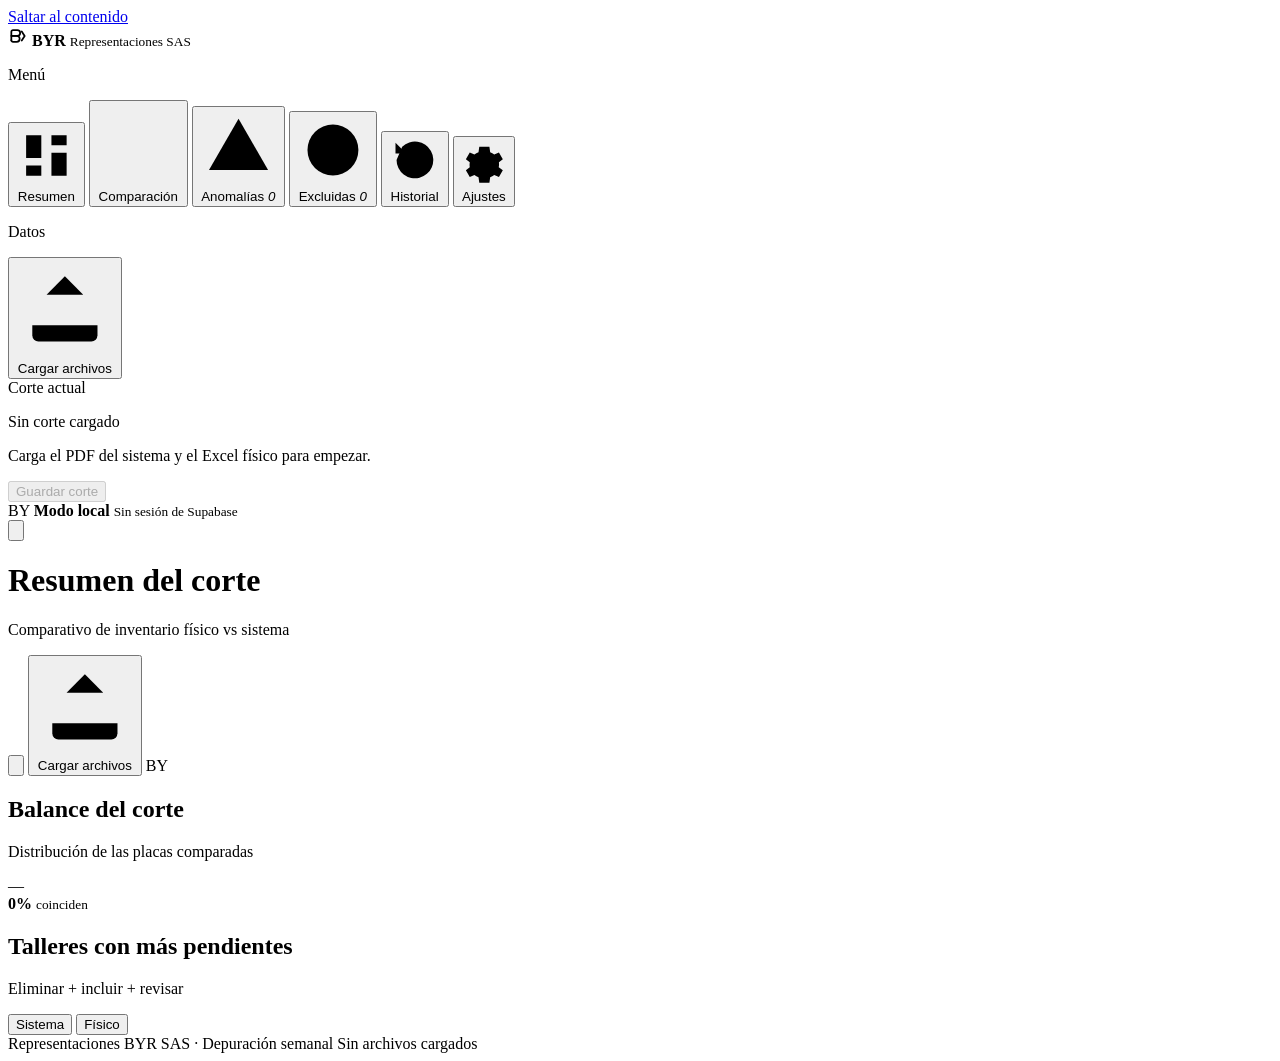
==== commit c3d99a2f: "Rutas absolutas /informe-inv-byr + rewrite interno para servir en ambos dominios" ====
--- a/index.html
+++ b/index.html
@@ -10,7 +10,7 @@
   <link rel="preconnect" href="https://fonts.googleapis.com" />
   <link rel="preconnect" href="https://fonts.gstatic.com" crossorigin />
   <link href="https://fonts.googleapis.com/css2?family=Inter:wght@400;500;600;700;800&display=swap" rel="stylesheet" />
-  <link rel="stylesheet" href="styles.css" />
+  <link rel="stylesheet" href="/informe-inv-byr/styles.css" />
 </head>
 <body>
   <a class="skip-link" href="#main">Saltar al contenido</a>
@@ -337,6 +337,6 @@
   <input type="file" id="fileFisico" accept=".xlsx,.xls,.csv,application/vnd.openxmlformats-officedocument.spreadsheetml.sheet" multiple hidden />
 
   <noscript><p class="noscript">Esta aplicación necesita JavaScript habilitado.</p></noscript>
-  <script type="module" src="app.js"></script>
+  <script type="module" src="/informe-inv-byr/app.js"></script>
 </body>
 </html>
